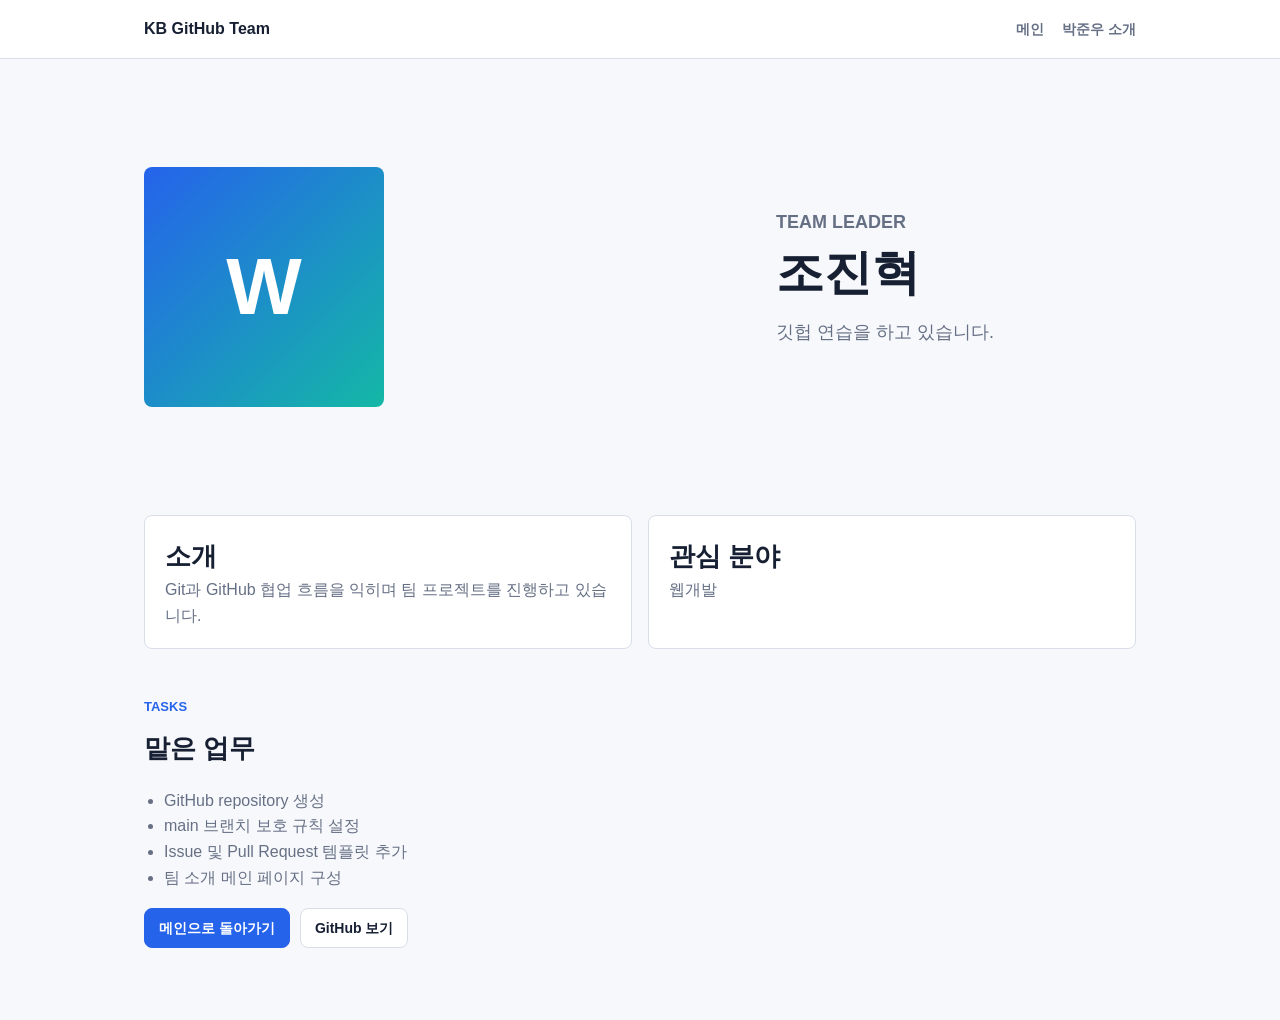
==== pages/leader.html @ ad67539a "feat: Add main and leader pages Closes #6  Closes #7" ====
<!doctype html>
<html lang="ko">
  <head>
    <meta charset="UTF-8" />
    <meta name="viewport" content="width=device-width, initial-scale=1.0" />
    <title>팀장 자기소개</title>
    <link rel="stylesheet" href="../styles.css" />
  </head>
  <body>
    <header class="site-header">
      <nav class="nav" aria-label="Main navigation">
        <a class="brand" href="../index.html">KB GitHub Team</a>
        <div class="nav-links">
          <a href="../index.html">메인</a>
          <a href="./junwoo.html">박준우 소개</a>
        </div>
      </nav>
    </header>

    <main>
      <section class="profile-hero">
        <div class="profile-photo">W</div>
        <div>
          <p class="eyebrow">Team Leader</p>
          <h1>조진혁</h1>
          <p>
            깃헙 연습을 하고 있습니다.
          </p>
        </div>
      </section>

      <section class="section two-column">
        <article>
          <h2>소개</h2>
          <p>
            Git과 GitHub 협업 흐름을 익히며 팀 프로젝트를 진행하고 있습니다.
          </p>
        </article>
        <article>
          <h2>관심 분야</h2>
          <p>웹개발</p>
        </article>
      </section>

      <section class="section">
        <div class="section-heading">
          <p class="eyebrow">Tasks</p>
          <h2>맡은 업무</h2>
        </div>
        <ul class="task-list">
          <li>GitHub repository 생성</li>
          <li>main 브랜치 보호 규칙 설정</li>
          <li>Issue 및 Pull Request 템플릿 추가</li>
          <li>팀 소개 메인 페이지 구성</li>
        </ul>
        <div class="button-row">
          <a class="button primary" href="../index.html">메인으로 돌아가기</a>
          <a
            class="button"
            href="https://github.com/wonderfulrosemari?tab=repositories"
            target="_blank"
            rel="noreferrer"
          >
            GitHub 보기
          </a>
        </div>
      </section>
    </main>
  </body>
</html>
---- styles.css ----
:root {
  --bg: #f7f8fb;
  --surface: #ffffff;
  --text: #172033;
  --muted: #667085;
  --line: #d9dee8;
  --primary: #2563eb;
  --primary-dark: #1d4ed8;
  --accent: #14b8a6;
  --warn: #f59e0b;
}

* {
  box-sizing: border-box;
}

body {
  margin: 0;
  background: var(--bg);
  color: var(--text);
  font-family:
    Inter, Pretendard, -apple-system, BlinkMacSystemFont, "Segoe UI", sans-serif;
  line-height: 1.6;
}

a {
  color: inherit;
  text-decoration: none;
}

.site-header {
  position: sticky;
  top: 0;
  z-index: 10;
  border-bottom: 1px solid var(--line);
  background: rgba(255, 255, 255, 0.94);
  backdrop-filter: blur(12px);
}

.nav {
  display: flex;
  align-items: center;
  justify-content: space-between;
  max-width: 1040px;
  margin: 0 auto;
  padding: 16px 24px;
}

.brand {
  font-weight: 800;
}

.nav-links {
  display: flex;
  gap: 18px;
  color: var(--muted);
  font-size: 14px;
  font-weight: 700;
}

main {
  max-width: 1040px;
  margin: 0 auto;
  padding: 48px 24px 72px;
}

.hero,
.profile-hero {
  display: grid;
  grid-template-columns: minmax(0, 1fr) minmax(260px, 360px);
  gap: 32px;
  align-items: center;
  min-height: 360px;
}

.hero h1,
.profile-hero h1 {
  margin: 0;
  font-size: 48px;
  line-height: 1.1;
  letter-spacing: 0;
}

.hero p,
.profile-hero p {
  max-width: 620px;
  color: var(--muted);
  font-size: 18px;
}

.eyebrow {
  margin: 0 0 10px;
  color: var(--primary);
  font-size: 13px;
  font-weight: 800;
  text-transform: uppercase;
}

.hero-panel {
  display: grid;
  gap: 12px;
  padding: 22px;
  border: 1px solid var(--line);
  border-radius: 8px;
  background: var(--surface);
  box-shadow: 0 16px 40px rgba(23, 32, 51, 0.08);
}

.hero-panel span {
  display: block;
  padding: 12px 14px;
  border-left: 4px solid var(--accent);
  background: #eefbf8;
  color: #134e4a;
  font-weight: 800;
}

.hero-panel span:nth-child(even) {
  border-left-color: var(--warn);
  background: #fff7ed;
  color: #7c2d12;
}

.section {
  margin-top: 48px;
}

.section-heading {
  margin-bottom: 18px;
}

.section-heading h2,
.section h2 {
  margin: 0;
  font-size: 26px;
  letter-spacing: 0;
}

.member-grid,
.work-list,
.two-column {
  display: grid;
  grid-template-columns: repeat(2, minmax(0, 1fr));
  gap: 16px;
}

.member-card,
.work-list article,
.two-column article {
  border: 1px solid var(--line);
  border-radius: 8px;
  background: var(--surface);
  padding: 20px;
}

.member-card {
  display: grid;
  grid-template-columns: 56px minmax(0, 1fr) auto;
  gap: 14px;
  align-items: center;
}

.avatar,
.profile-photo {
  display: grid;
  place-items: center;
  border-radius: 8px;
  background: linear-gradient(135deg, var(--primary), var(--accent));
  color: white;
  font-weight: 900;
}

.avatar {
  width: 56px;
  height: 56px;
}

.profile-photo {
  width: 240px;
  height: 240px;
  font-size: 80px;
}

.member-card h3,
.work-list h3 {
  margin: 0 0 4px;
}

.member-card p,
.work-list p,
.two-column p {
  margin: 0;
  color: var(--muted);
}

.button {
  display: inline-flex;
  align-items: center;
  justify-content: center;
  min-height: 40px;
  padding: 0 14px;
  border: 1px solid var(--line);
  border-radius: 8px;
  background: var(--surface);
  color: var(--text);
  font-size: 14px;
  font-weight: 800;
  white-space: nowrap;
}

.button.primary {
  margin-top: 18px;
  border-color: var(--primary);
  background: var(--primary);
  color: white;
}

.button-row {
  display: flex;
  flex-wrap: wrap;
  gap: 10px;
  margin-top: 18px;
}

.button-row .button.primary {
  margin-top: 0;
}

.button:hover {
  border-color: var(--primary);
  color: var(--primary-dark);
}

.button.primary:hover {
  color: white;
  background: var(--primary-dark);
}

.task-list {
  margin: 0;
  padding-left: 20px;
  color: var(--muted);
}

@media (max-width: 760px) {
  .nav,
  .member-card {
    align-items: flex-start;
    flex-direction: column;
  }

  .nav {
    gap: 10px;
  }

  .hero,
  .profile-hero,
  .member-grid,
  .work-list,
  .two-column {
    grid-template-columns: 1fr;
  }

  .hero h1,
  .profile-hero h1 {
    font-size: 36px;
  }

  .profile-photo {
    width: 160px;
    height: 160px;
    font-size: 56px;
  }

  .member-card {
    display: flex;
  }
}
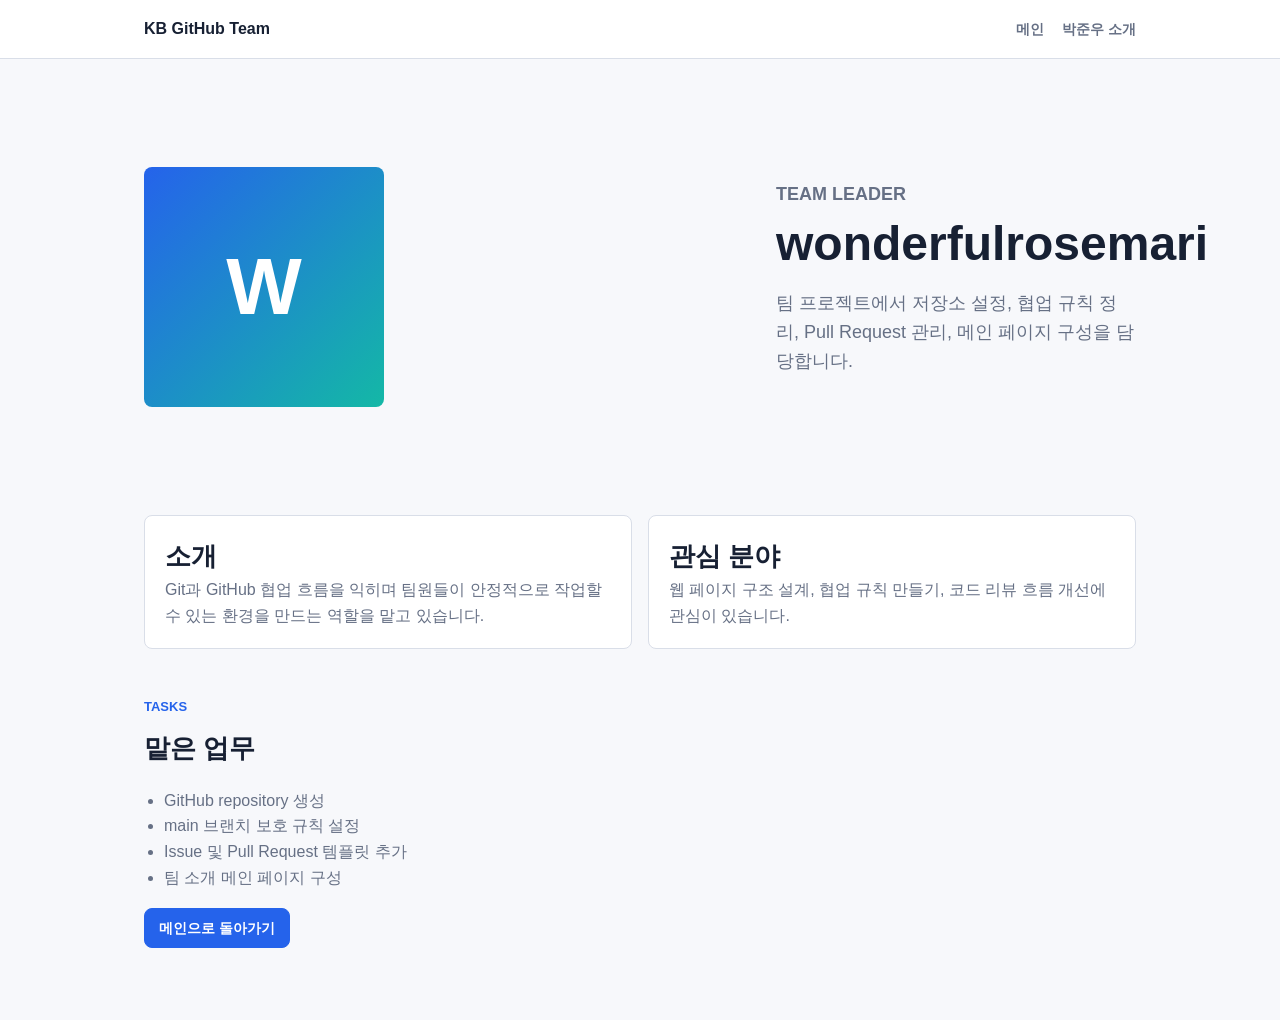
==== commit 07e43209: "feat: Add main and leader pages Closes #6  Closes #7" ====
--- a/pages/leader.html
+++ b/pages/leader.html
@@ -22,9 +22,10 @@
         <div class="profile-photo">W</div>
         <div>
           <p class="eyebrow">Team Leader</p>
-          <h1>조진혁</h1>
+          <h1>wonderfulrosemari</h1>
           <p>
-            깃헙 연습을 하고 있습니다.
+            팀 프로젝트에서 저장소 설정, 협업 규칙 정리, Pull Request 관리,
+            메인 페이지 구성을 담당합니다.
           </p>
         </div>
       </section>
@@ -33,12 +34,16 @@
         <article>
           <h2>소개</h2>
           <p>
-            Git과 GitHub 협업 흐름을 익히며 팀 프로젝트를 진행하고 있습니다.
+            Git과 GitHub 협업 흐름을 익히며 팀원들이 안정적으로 작업할 수 있는
+            환경을 만드는 역할을 맡고 있습니다.
           </p>
         </article>
         <article>
           <h2>관심 분야</h2>
-          <p>웹개발</p>
+          <p>
+            웹 페이지 구조 설계, 협업 규칙 만들기, 코드 리뷰 흐름 개선에 관심이
+            있습니다.
+          </p>
         </article>
       </section>
 
@@ -53,17 +58,7 @@
           <li>Issue 및 Pull Request 템플릿 추가</li>
           <li>팀 소개 메인 페이지 구성</li>
         </ul>
-        <div class="button-row">
-          <a class="button primary" href="../index.html">메인으로 돌아가기</a>
-          <a
-            class="button"
-            href="https://github.com/wonderfulrosemari?tab=repositories"
-            target="_blank"
-            rel="noreferrer"
-          >
-            GitHub 보기
-          </a>
-        </div>
+        <a class="button primary" href="../index.html">메인으로 돌아가기</a>
       </section>
     </main>
   </body>
--- a/styles.css
+++ b/styles.css
@@ -215,17 +215,6 @@
   color: white;
 }
 
-.button-row {
-  display: flex;
-  flex-wrap: wrap;
-  gap: 10px;
-  margin-top: 18px;
-}
-
-.button-row .button.primary {
-  margin-top: 0;
-}
-
 .button:hover {
   border-color: var(--primary);
   color: var(--primary-dark);
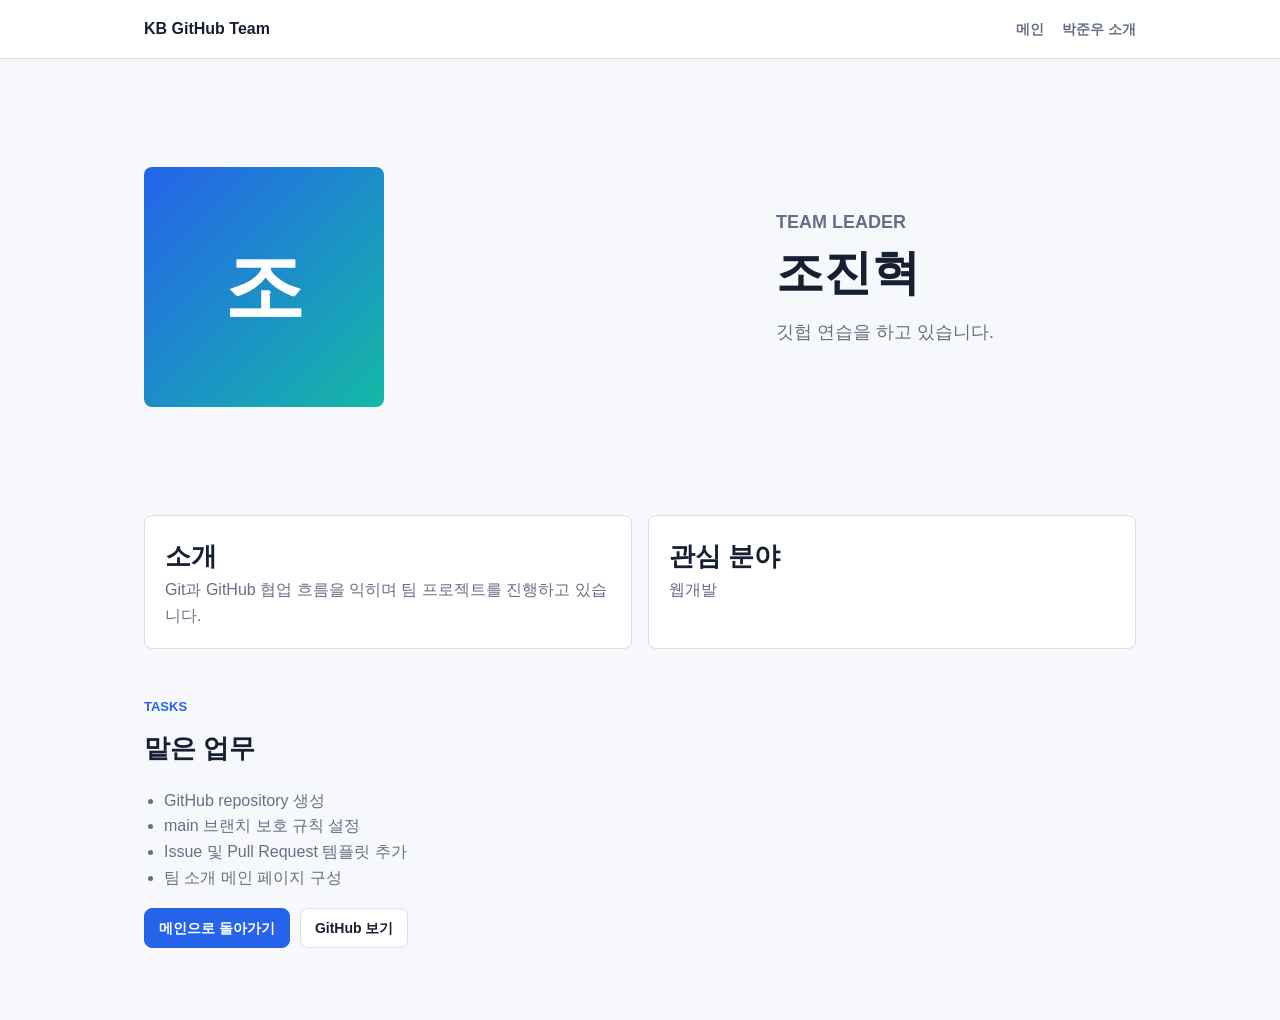
==== commit d2c13662: "fix: Update leader profile name" ====
--- a/pages/leader.html
+++ b/pages/leader.html
@@ -19,14 +19,11 @@
 
     <main>
       <section class="profile-hero">
-        <div class="profile-photo">W</div>
+        <div class="profile-photo">조</div>
         <div>
           <p class="eyebrow">Team Leader</p>
-          <h1>wonderfulrosemari</h1>
-          <p>
-            팀 프로젝트에서 저장소 설정, 협업 규칙 정리, Pull Request 관리,
-            메인 페이지 구성을 담당합니다.
-          </p>
+          <h1>조진혁</h1>
+          <p>깃헙 연습을 하고 있습니다.</p>
         </div>
       </section>
 
@@ -34,16 +31,12 @@
         <article>
           <h2>소개</h2>
           <p>
-            Git과 GitHub 협업 흐름을 익히며 팀원들이 안정적으로 작업할 수 있는
-            환경을 만드는 역할을 맡고 있습니다.
+            Git과 GitHub 협업 흐름을 익히며 팀 프로젝트를 진행하고 있습니다.
           </p>
         </article>
         <article>
           <h2>관심 분야</h2>
-          <p>
-            웹 페이지 구조 설계, 협업 규칙 만들기, 코드 리뷰 흐름 개선에 관심이
-            있습니다.
-          </p>
+          <p>웹개발</p>
         </article>
       </section>
 
@@ -58,7 +51,17 @@
           <li>Issue 및 Pull Request 템플릿 추가</li>
           <li>팀 소개 메인 페이지 구성</li>
         </ul>
-        <a class="button primary" href="../index.html">메인으로 돌아가기</a>
+        <div class="button-row">
+          <a class="button primary" href="../index.html">메인으로 돌아가기</a>
+          <a
+            class="button"
+            href="https://github.com/wonderfulrosemari?tab=repositories"
+            target="_blank"
+            rel="noreferrer"
+          >
+            GitHub 보기
+          </a>
+        </div>
       </section>
     </main>
   </body>
--- a/styles.css
+++ b/styles.css
@@ -215,6 +215,17 @@
   color: white;
 }
 
+.button-row {
+  display: flex;
+  flex-wrap: wrap;
+  gap: 10px;
+  margin-top: 18px;
+}
+
+.button-row .button.primary {
+  margin-top: 0;
+}
+
 .button:hover {
   border-color: var(--primary);
   color: var(--primary-dark);
